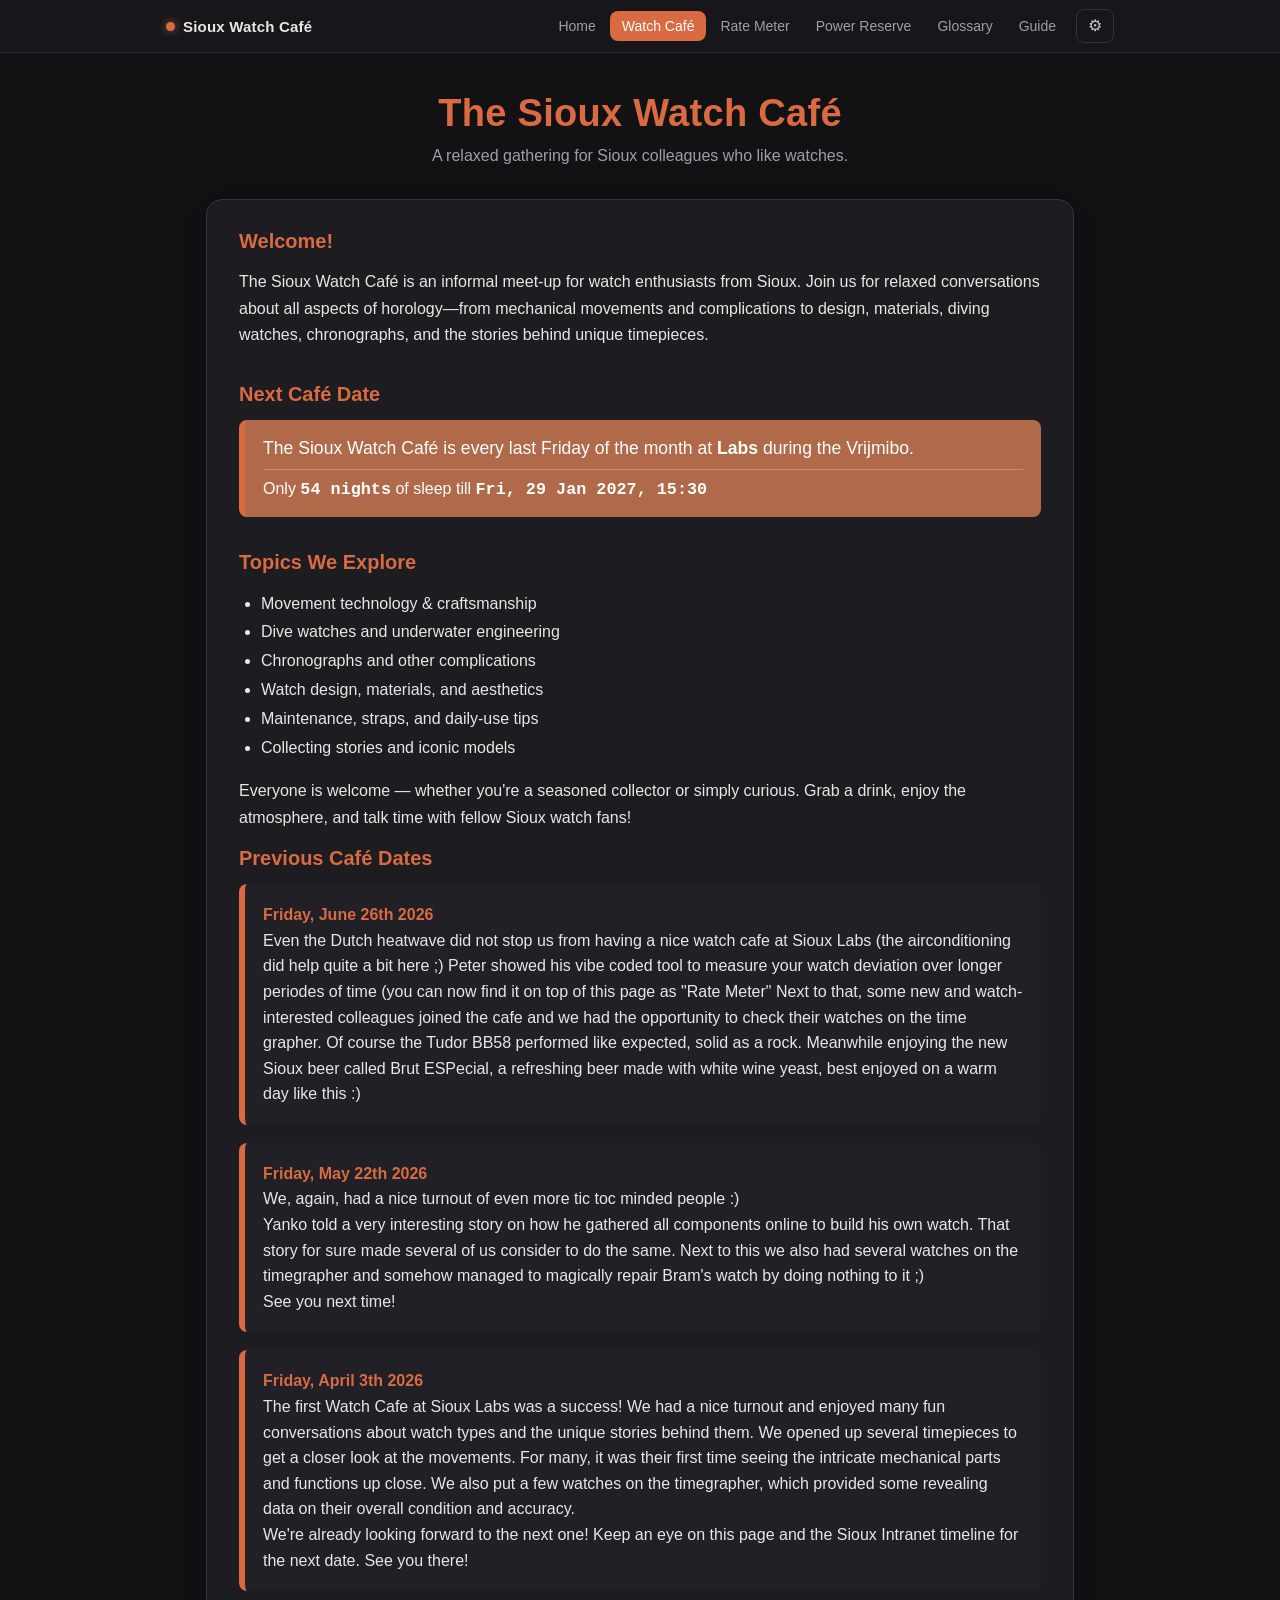
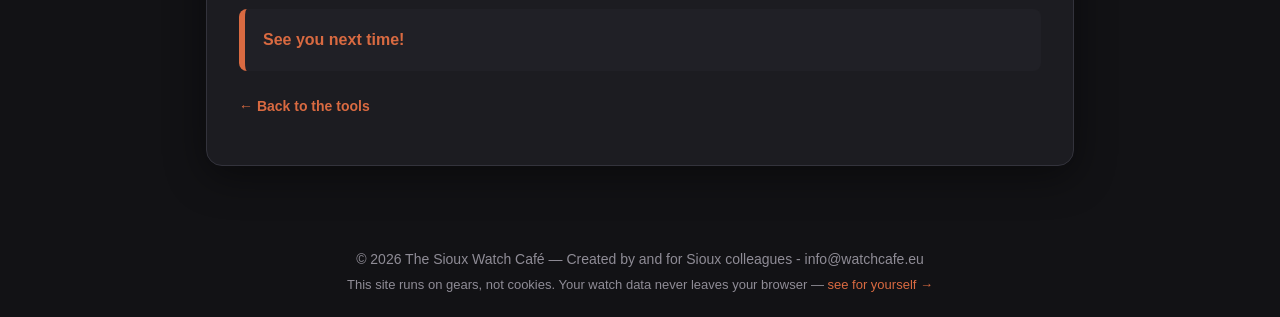
==== cafe/index.html @ 6eda2820 "Add files via upload" ====
<!DOCTYPE html>
<html lang="en">
<head>
  <meta charset="UTF-8">
  <meta name="viewport" content="width=device-width, initial-scale=1.0">
  <title>Watch Café — The Sioux Watch Café</title>
  <script src="/nav.js" defer></script>
  <script src="/meetings.js" defer></script>
  <style>
    :root{
      --bg:#121215; --card:#1c1c21; --card2:#202026; --border:#33333c;
      --accent:#d96a41; --accent-d:#c25a36; --banner:#b06a4a;
      --ink:#e9e7e2; --muted:#a09da6;
    }
    *{box-sizing:border-box}
    body{margin:0;font-family:"Segoe UI",Roboto,Helvetica,Arial,sans-serif;background:var(--bg);color:var(--ink);-webkit-font-smoothing:antialiased}
    header{text-align:center;padding:40px 20px 30px}
    h1{color:var(--accent);margin:0 0 8px;font-size:clamp(26px,4.5vw,38px);letter-spacing:.3px}
    header p{color:var(--muted);font-size:16px;margin:0}
    main{max-width:900px;margin:0 auto 60px;padding:0 16px}
    .card{background:var(--card);border:1px solid var(--border);border-radius:16px;padding:30px 32px;box-shadow:0 10px 40px rgba(0,0,0,.45)}
    @media(max-width:560px){.card{padding:22px 18px}}
    h2{color:var(--accent);margin:34px 0 14px;font-size:20px}
    h2:first-child{margin-top:0}
    p{line-height:1.65}
    .date-box{background:var(--banner);border-left:6px solid var(--accent);padding:18px;font-size:1.1rem;border-radius:8px;color:#fff;margin:6px 0 8px}
    .date-box .nm{margin-top:10px;padding-top:10px;border-top:1px solid rgba(255,255,255,.25);font-size:1rem}
    .date-box .nm b{font-variant-numeric:tabular-nums;font-family:Consolas,"Courier New",monospace;font-size:1.05rem}
    ul{line-height:1.8;padding-left:22px}
    .cafe-log{background:var(--card2);border-left:6px solid var(--accent);padding:18px;font-size:1rem;border-radius:8px;color:var(--ink);margin-bottom:18px;line-height:1.6}
    .cafe-log strong{color:var(--accent)}
    .backlink{display:inline-block;margin-top:6px;color:var(--accent);text-decoration:none;font-size:14px;font-weight:600}
    .backlink:hover{text-decoration:underline}
    footer{margin-top:50px;text-align:center;padding:25px;color:#8f8c96;font-size:14px}
    .gears{margin-top:10px;font-size:13px}
    .gears a{color:var(--accent);text-decoration:none}
    .gears a:hover{text-decoration:underline}
  </style>
</head>
<body>

<header>
  <h1 id="c_h1">The Sioux Watch Café</h1>
  <p id="c_sub">A relaxed gathering for Sioux colleagues who like watches.</p>
</header>

<main>
  <div class="card">
    <h2 id="c_welcome_h">Welcome!</h2>
    <p id="c_welcome_p"></p>

    <h2 id="c_next_h">Next Café Date</h2>
    <div class="date-box">
      <span id="c_next_txt"></span>
      <div class="nm"><span id="c_nm_only">Only</span> <b data-countdown-nights>&hellip;</b> <span id="c_nm_till">of sleep till</span> <b data-countdown-date>&hellip;</b></div>
    </div>

    <h2 id="c_topics_h">Topics We Explore</h2>
    <ul id="c_topics"></ul>

    <p id="c_everyone"></p>

    <div id="cafeLogSec" style="display:none">
      <h2 id="c_prev_h">Previous Café Dates</h2>
      <div id="cafeLog"></div>
    </div>

    <p><a class="backlink" href="/" id="c_back">&larr; Back to the tools</a></p>
  </div>
</main>

<footer>
  <span id="c_copy">© 2026 The Sioux Watch Café — Created by and for Sioux colleagues - info@watchcafe.eu</span>
  <div class="gears" id="c_gears">This site runs on gears, not cookies. Your watch data never leaves your browser — <a href="/privacy/">see for yourself →</a></div>
</footer>

<script>
(function(){
  var T={
    en:{sub:"A relaxed gathering for Sioux colleagues who like watches.",
      welcome_h:"Welcome!",
      welcome_p:"The Sioux Watch Caf\u00e9 is an informal meet-up for watch enthusiasts from Sioux. Join us for relaxed conversations about all aspects of horology\u2014from mechanical movements and complications to design, materials, diving watches, chronographs, and the stories behind unique timepieces.",
      next_h:"Next Café Date",
      next_txt:'The Sioux Watch Café is every last Friday of the month at <strong>Labs</strong> during the Vrijmibo.',
      nm_only:"Only",nm_till:"of sleep till",
      topics_h:"Topics We Explore",
      topics:["Movement technology & craftsmanship","Dive watches and underwater engineering","Chronographs and other complications","Watch design, materials, and aesthetics","Maintenance, straps, and daily-use tips","Collecting stories and iconic models"],
      everyone:"Everyone is welcome \u2014 whether you're a seasoned collector or simply curious. Grab a drink, enjoy the atmosphere, and talk time with fellow Sioux watch fans!",
      prev_h:"Previous Café Dates",
      back:"\u2190 Back to the tools",
      gears:'This site runs on gears, not cookies. Your watch data never leaves your browser — <a href="/privacy/">see for yourself →</a>'},
    nl:{sub:"Een ontspannen samenkomst voor Sioux-collega's met een zwak voor horloges.",
      welcome_h:"Welkom!",
      welcome_p:"The Sioux Watch Caf\u00e9 is een informele meetup voor horlogeliefhebbers van Sioux. Sluit aan voor ontspannen gesprekken over alle facetten van horlogerie\u2014van mechanische uurwerken en complicaties tot ontwerp, materialen, duikhorloges, chronografen en de verhalen achter bijzondere tijdmeters.",
      next_h:"Volgende caféavond",
      next_txt:'The Sioux Watch Café is elke laatste vrijdag van de maand bij <strong>Labs</strong> tijdens de Vrijmibo.',
      nm_only:"Nog",nm_till:"nachtjes slapen tot",
      topics_h:"Onderwerpen die we verkennen",
      topics:["Uurwerktechniek & vakmanschap","Duikhorloges en onderwatertechniek","Chronografen en andere complicaties","Horloge-ontwerp, materialen en esthetiek","Onderhoud, bandjes en dagelijkse tips","Verzamelverhalen en iconische modellen"],
      everyone:"Iedereen is welkom \u2014 of je nu een doorgewinterde verzamelaar bent of gewoon nieuwsgierig. Pak een drankje, geniet van de sfeer en praat over tijd met mede-horlogefans van Sioux!",
      prev_h:"Vorige caféavonden",
      back:"\u2190 Terug naar de tools",
      gears:'Deze site draait op tandwielen, niet op cookies. Je horlogedata verlaat je browser nooit — <a href="/privacy/">zie het zelf →</a>'}
  };
  function applyLang(l){
    var t=T[l]||T.en;
    function set(id,v){var e=document.getElementById(id);if(e)e.textContent=v;}
    function html(id,v){var e=document.getElementById(id);if(e)e.innerHTML=v;}
    set("c_sub",t.sub); set("c_welcome_h",t.welcome_h); set("c_welcome_p",t.welcome_p);
    set("c_next_h",t.next_h); html("c_next_txt",t.next_txt);
    set("c_nm_only",t.nm_only); set("c_nm_till",t.nm_till);
    set("c_topics_h",t.topics_h); set("c_everyone",t.everyone);
    set("c_prev_h",t.prev_h); set("c_back",t.back); html("c_gears",t.gears);
    var ul=document.getElementById("c_topics");
    if(ul)ul.innerHTML=t.topics.map(function(x){return "<li>"+x+"</li>";}).join("");
    document.documentElement.lang=l;
  }
  var lang; try{lang=localStorage.getItem("siouxWatchRateMeterLang")||"en";}catch(e){lang="en";}
  applyLang(lang);
  window.addEventListener("swclang",function(e){applyLang(e.detail);});
})();
</script>
<script>
(function(){
  fetch('/cafe-log.txt',{cache:'no-store'}).then(function(r){
    if(!r.ok) throw 0; return r.text();
  }).then(function(txt){
    var lines = txt.split(/\r?\n/).filter(function(l){ return l.trim().charAt(0) !== '#'; });
    var blocks = lines.join('\n').split(/\n\s*---+\s*\n/).map(function(b){ return b.trim(); }).filter(Boolean);
    if(!blocks.length) return;
    function esc(t){ return t.replace(/[&<>"]/g, function(c){ return {'&':'&amp;','<':'&lt;','>':'&gt;','"':'&quot;'}[c]; }); }
    var box = document.getElementById('cafeLog');
    box.innerHTML = blocks.map(function(b){
      var i = b.indexOf('\n');
      var title = i < 0 ? b : b.slice(0, i);
      var body  = i < 0 ? '' : b.slice(i + 1).trim();
      return '<div class="cafe-log"><strong>' + esc(title) + '</strong>' +
             (body ? '<br>' + esc(body).replace(/\n/g, '<br>') : '') + '</div>';
    }).join('');
    document.getElementById('cafeLogSec').style.display = '';
  }).catch(function(){ /* geen logbestand: sectie blijft verborgen */ });
})();
</script>
</body>
</html>
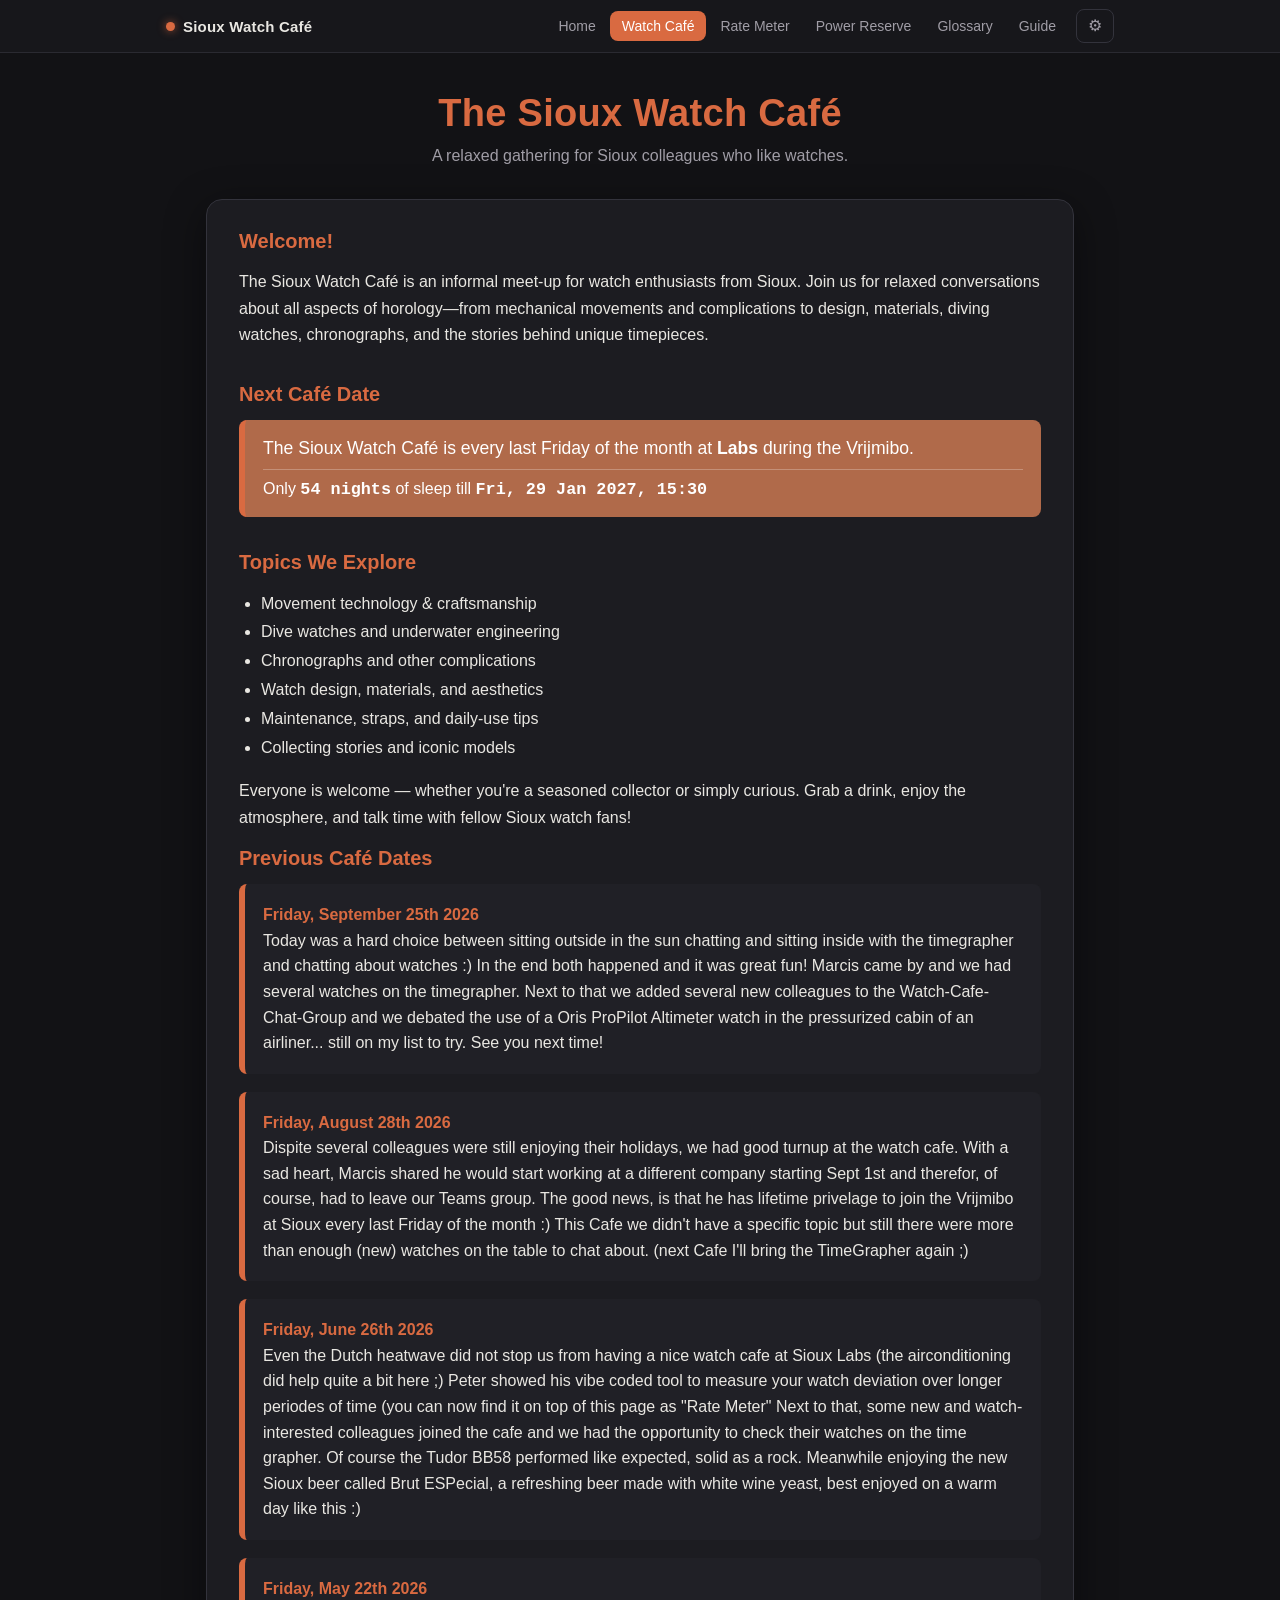
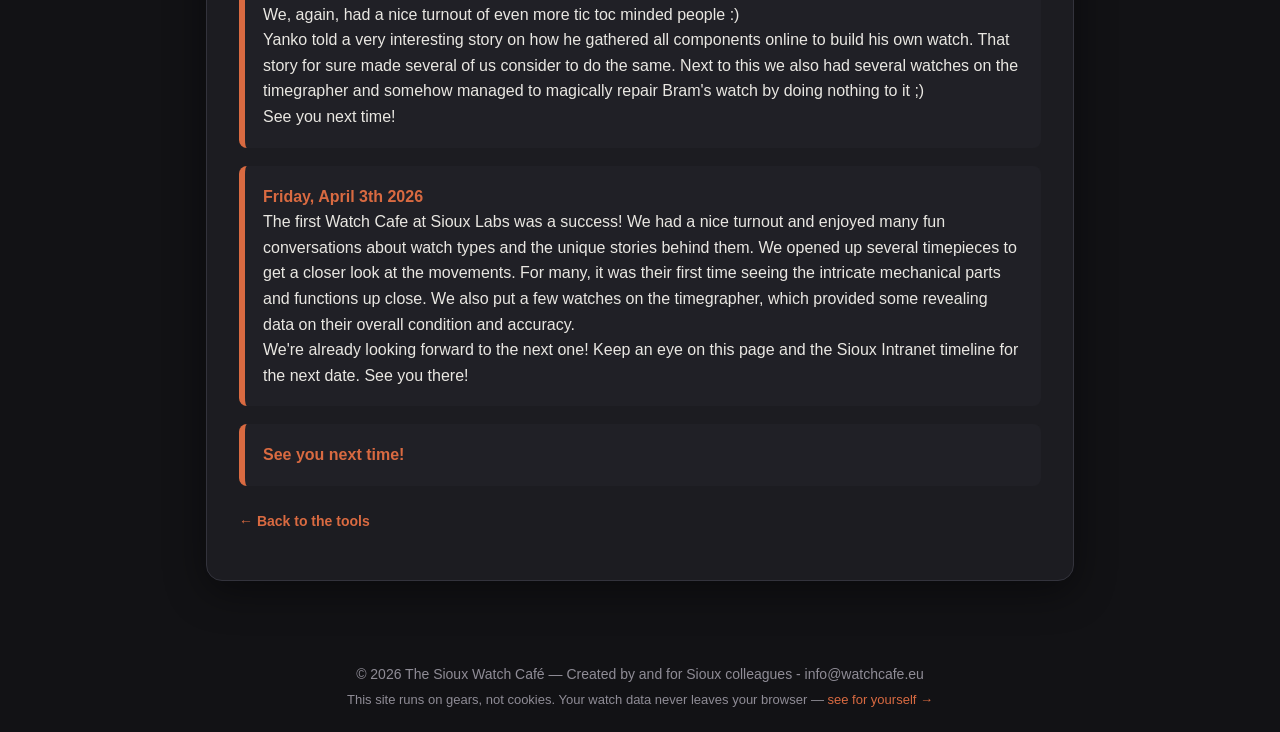
==== commit aeede6e7: "Alle themes over de website De volledige website met de themes uitgerold over alle paginas" ====
--- a/cafe/index.html
+++ b/cafe/index.html
@@ -4,6 +4,10 @@
   <meta charset="UTF-8">
   <meta name="viewport" content="width=device-width, initial-scale=1.0">
   <title>Watch Café — The Sioux Watch Café</title>
+  <link rel="icon" href="/favicon.svg" type="image/svg+xml">
+  <link rel="icon" href="/favicon-32.png" sizes="32x32" type="image/png">
+  <link rel="apple-touch-icon" href="/apple-touch-icon.png">
+
   <script src="/nav.js" defer></script>
   <script src="/meetings.js" defer></script>
   <style>
@@ -11,6 +15,37 @@
       --bg:#121215; --card:#1c1c21; --card2:#202026; --border:#33333c;
       --accent:#d96a41; --accent-d:#c25a36; --banner:#b06a4a;
       --ink:#e9e7e2; --muted:#a09da6;
+      --nav-bg:#17171b; --nav-border:#2a2a31; --nav-hover:#22222a; --accent-glow:rgba(217,106,65,.7);
+    }
+    :root[data-theme="pepsi"]{
+      --bg:#0d1526; --card:#152238; --card2:#1a2a45; --border:#31456b;
+      --accent:#6a9be0; --accent-d:#c8102e; --banner:#2f5a99;
+      --ink:#e9ecf1; --muted:#93a2ba;
+      --nav-bg:#0b1220; --nav-border:#243a5e; --nav-hover:#1c2c47; --accent-glow:rgba(106,155,224,.6);
+    }
+    :root[data-theme="snowflake"]{
+      --bg:#0a1830; --card:#112448; --card2:#152c56; --border:#294a80;
+      --accent:#5b9bff; --accent-d:#d9a441; --banner:#2b5a9e;
+      --ink:#e7ecf4; --muted:#8ea3c4;
+      --nav-bg:#081426; --nav-border:#234270; --nav-hover:#152c52; --accent-glow:rgba(91,155,255,.6);
+    }
+    :root[data-theme="speedy"]{
+      --bg:#0f0f11; --card:#1b1b20; --card2:#212127; --border:#3a3a43;
+      --accent:#e2483d; --accent-d:#f2f2f2; --banner:#8a3a34;
+      --ink:#ececee; --muted:#9a9aa2;
+      --nav-bg:#141416; --nav-border:#33333a; --nav-hover:#242429; --accent-glow:rgba(226,72,61,.6);
+    }
+    :root[data-theme="monster"]{
+      --bg:#1a1206; --card:#26200f; --card2:#2d2513; --border:#4d3d1e;
+      --accent:#ff8a2a; --accent-d:#e8641c; --banner:#a85e1e;
+      --ink:#efe9e1; --muted:#b0a48f;
+      --nav-bg:#140f06; --nav-border:#40331e; --nav-hover:#2a2210; --accent-glow:rgba(255,138,60,.6);
+    }
+    :root[data-theme="kermit"]{
+      --bg:#0a160d; --card:#122417; --card2:#162c1b; --border:#264d30;
+      --accent:#48c777; --accent-d:#c7a24a; --banner:#2f7a4a;
+      --ink:#e8ece4; --muted:#8ea88f;
+      --nav-bg:#081108; --nav-border:#20402b; --nav-hover:#152c1b; --accent-glow:rgba(72,199,119,.55);
     }
     *{box-sizing:border-box}
     body{margin:0;font-family:"Segoe UI",Roboto,Helvetica,Arial,sans-serif;background:var(--bg);color:var(--ink);-webkit-font-smoothing:antialiased}
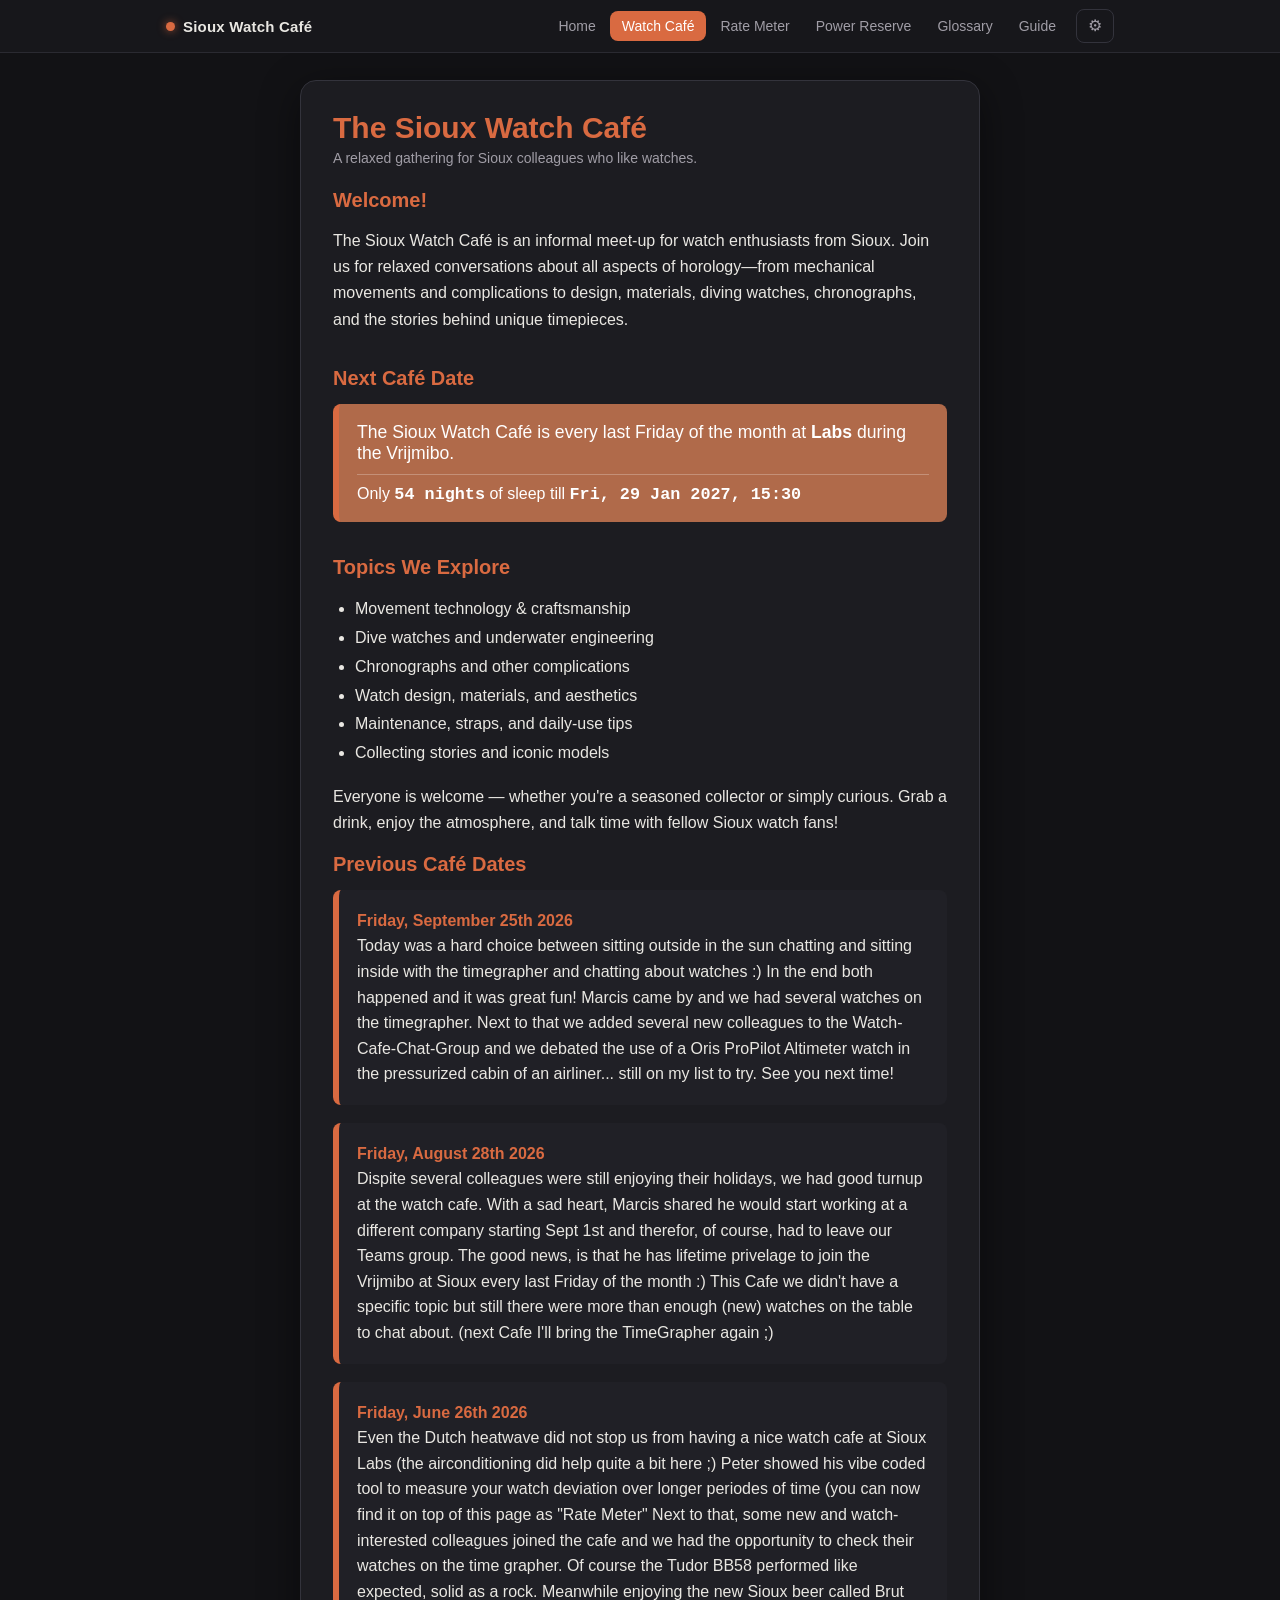
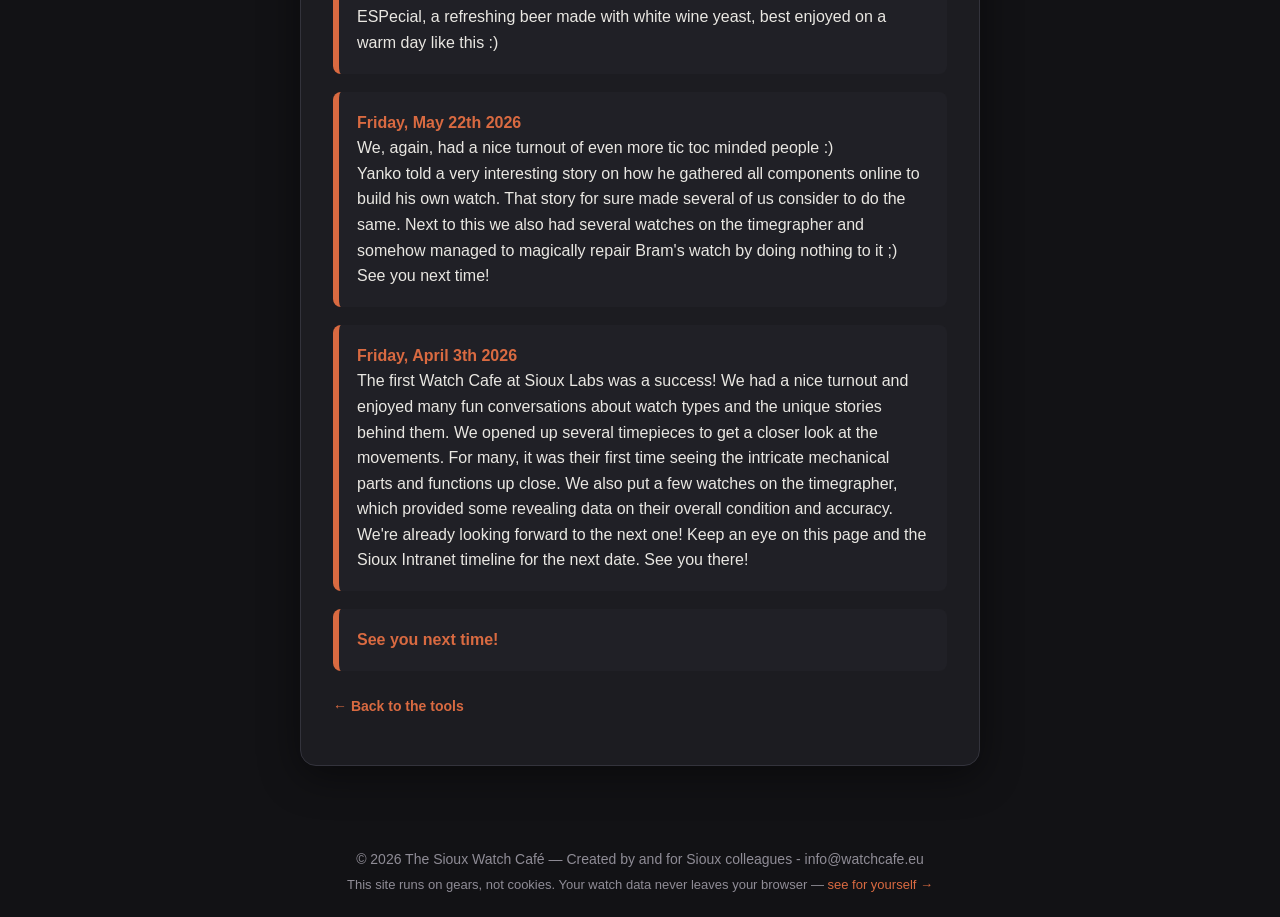
==== commit 698916d0: "Match cafe page header and width to the other pages Title and subtitle move into the card, left-alig" ====
--- a/cafe/index.html
+++ b/cafe/index.html
@@ -4,6 +4,7 @@
   <meta charset="UTF-8">
   <meta name="viewport" content="width=device-width, initial-scale=1.0">
   <title>Watch Café — The Sioux Watch Café</title>
+  <link rel="stylesheet" href="/theme.css">
   <link rel="icon" href="/favicon.svg" type="image/svg+xml">
   <link rel="icon" href="/favicon-32.png" sizes="32x32" type="image/png">
   <link rel="apple-touch-icon" href="/apple-touch-icon.png">
@@ -17,46 +18,16 @@
       --ink:#e9e7e2; --muted:#a09da6;
       --nav-bg:#17171b; --nav-border:#2a2a31; --nav-hover:#22222a; --accent-glow:rgba(217,106,65,.7);
     }
-    :root[data-theme="pepsi"]{
-      --bg:#0d1526; --card:#152238; --card2:#1a2a45; --border:#31456b;
-      --accent:#6a9be0; --accent-d:#c8102e; --banner:#2f5a99;
-      --ink:#e9ecf1; --muted:#93a2ba;
-      --nav-bg:#0b1220; --nav-border:#243a5e; --nav-hover:#1c2c47; --accent-glow:rgba(106,155,224,.6);
-    }
-    :root[data-theme="snowflake"]{
-      --bg:#0a1830; --card:#112448; --card2:#152c56; --border:#294a80;
-      --accent:#5b9bff; --accent-d:#d9a441; --banner:#2b5a9e;
-      --ink:#e7ecf4; --muted:#8ea3c4;
-      --nav-bg:#081426; --nav-border:#234270; --nav-hover:#152c52; --accent-glow:rgba(91,155,255,.6);
-    }
-    :root[data-theme="speedy"]{
-      --bg:#0f0f11; --card:#1b1b20; --card2:#212127; --border:#3a3a43;
-      --accent:#e2483d; --accent-d:#f2f2f2; --banner:#8a3a34;
-      --ink:#ececee; --muted:#9a9aa2;
-      --nav-bg:#141416; --nav-border:#33333a; --nav-hover:#242429; --accent-glow:rgba(226,72,61,.6);
-    }
-    :root[data-theme="monster"]{
-      --bg:#1a1206; --card:#26200f; --card2:#2d2513; --border:#4d3d1e;
-      --accent:#ff8a2a; --accent-d:#e8641c; --banner:#a85e1e;
-      --ink:#efe9e1; --muted:#b0a48f;
-      --nav-bg:#140f06; --nav-border:#40331e; --nav-hover:#2a2210; --accent-glow:rgba(255,138,60,.6);
-    }
-    :root[data-theme="kermit"]{
-      --bg:#0a160d; --card:#122417; --card2:#162c1b; --border:#264d30;
-      --accent:#48c777; --accent-d:#c7a24a; --banner:#2f7a4a;
-      --ink:#e8ece4; --muted:#8ea88f;
-      --nav-bg:#081108; --nav-border:#20402b; --nav-hover:#152c1b; --accent-glow:rgba(72,199,119,.55);
-    }
     *{box-sizing:border-box}
     body{margin:0;font-family:"Segoe UI",Roboto,Helvetica,Arial,sans-serif;background:var(--bg);color:var(--ink);-webkit-font-smoothing:antialiased}
-    header{text-align:center;padding:40px 20px 30px}
-    h1{color:var(--accent);margin:0 0 8px;font-size:clamp(26px,4.5vw,38px);letter-spacing:.3px}
-    header p{color:var(--muted);font-size:16px;margin:0}
-    main{max-width:900px;margin:0 auto 60px;padding:0 16px}
+    .hdr{margin-bottom:20px}
+    h1{color:var(--accent);font-size:clamp(20px,3vw,30px);font-weight:800;margin:0 0 4px}
+    .hdr p{color:var(--muted);font-size:14px;margin:0;line-height:1.4}
+    main{max-width:712px;margin:28px auto 60px;padding:0 16px}
     .card{background:var(--card);border:1px solid var(--border);border-radius:16px;padding:30px 32px;box-shadow:0 10px 40px rgba(0,0,0,.45)}
     @media(max-width:560px){.card{padding:22px 18px}}
     h2{color:var(--accent);margin:34px 0 14px;font-size:20px}
-    h2:first-child{margin-top:0}
+    h2:first-child,.hdr+h2{margin-top:0}
     p{line-height:1.65}
     .date-box{background:var(--banner);border-left:6px solid var(--accent);padding:18px;font-size:1.1rem;border-radius:8px;color:#fff;margin:6px 0 8px}
     .date-box .nm{margin-top:10px;padding-top:10px;border-top:1px solid rgba(255,255,255,.25);font-size:1rem}
@@ -74,13 +45,12 @@
 </head>
 <body>
 
-<header>
-  <h1 id="c_h1">The Sioux Watch Café</h1>
-  <p id="c_sub">A relaxed gathering for Sioux colleagues who like watches.</p>
-</header>
-
 <main>
   <div class="card">
+    <div class="hdr">
+      <h1 id="c_h1">The Sioux Watch Café</h1>
+      <p id="c_sub">A relaxed gathering for Sioux colleagues who like watches.</p>
+    </div>
     <h2 id="c_welcome_h">Welcome!</h2>
     <p id="c_welcome_p"></p>
 
--- a/theme.css
+++ b/theme.css
@@ -0,0 +1,66 @@
+/* ===== watchcafe.eu — central theme definitions =====
+   The default (Watch Café dark) theme lives inline in each page's <style>
+   to prevent a flash on load. This file holds only the theme OVERRIDES,
+   applied when <html data-theme="..."> is set by nav.js.
+
+   To tweak a theme or add one, edit ONLY this file.
+   Each block sets every variable used anywhere on the site; pages ignore
+   the ones they don't use. --bg and --page are kept in sync (pages use one
+   or the other). Functional colours (LED clock red, green watch clock,
+   graph scale, position colours) are NOT themed and stay in the pages. */
+
+:root[data-theme="daydate"]{
+  --bg:#171208; --page:#171208; --card:#241c0d; --card2:#2b2210; --border:#4a3a1c;
+  --accent:#d4af52; --accent-d:#b8923a; --ink:#f0e9d8; --muted:#b3a582;
+  --banner:#9a7c33;
+  --nav-bg:#120e05; --nav-border:#3e3117; --nav-hover:#281f0d; --accent-glow:rgba(212,175,82,.6);
+  --led-on:#ffcf5a; --led-off:#3a2a08; --led-glow:rgba(255,207,90,0.8);
+  --amber-on:#e0c060; --amber-glow:rgba(212,175,82,.75);
+  --panel-1:#181206; --panel-2:#0b0803; --panel-border:#3a2c14;
+  --amber:#d4af52; --amber-off:#3a2a08; --green:#3be35b; --green-off:#0c2a17; --green-glow:rgba(59,227,91,.7);
+  --led-amber:#d4af52; --led-amber-off:#3a2a08;
+}
+:root[data-theme="snowflake"]{
+  --bg:#0a1830; --page:#0a1830; --card:#112448; --card2:#152c56; --border:#294a80;
+  --accent:#5b9bff; --accent-d:#d9a441; --ink:#e7ecf4; --muted:#8ea3c4;
+  --banner:#2b5a9e;
+  --nav-bg:#081426; --nav-border:#234270; --nav-hover:#152c52; --accent-glow:rgba(91,155,255,.6);
+  --led-on:#4d8bff; --led-off:#0b1a33; --led-glow:rgba(77,139,255,0.8);
+  --amber-on:#d9a441; --amber-glow:rgba(91,155,255,.75);
+  --panel-1:#111b2e; --panel-2:#080f1c; --panel-border:#243657;
+  --amber:#5b9bff; --amber-off:#0e2138; --green:#3be35b; --green-off:#0c2a17; --green-glow:rgba(59,227,91,.7);
+  --led-amber:#5b9bff; --led-amber-off:#0e2138;
+}
+:root[data-theme="speedy"]{
+  --bg:#0f0f11; --page:#0f0f11; --card:#1b1b20; --card2:#212127; --border:#3a3a43;
+  --accent:#e2483d; --accent-d:#f2f2f2; --ink:#ececee; --muted:#9a9aa2;
+  --banner:#8a3a34;
+  --nav-bg:#141416; --nav-border:#33333a; --nav-hover:#242429; --accent-glow:rgba(226,72,61,.6);
+  --led-on:#f2f2f2; --led-off:#2a2a2e; --led-glow:rgba(255,255,255,0.7);
+  --amber-on:#e2483d; --amber-glow:rgba(226,72,61,.75);
+  --panel-1:#131316; --panel-2:#060608; --panel-border:#2a2a30;
+  --amber:#e2483d; --amber-off:#3a1210; --green:#3be35b; --green-off:#0c2a17; --green-glow:rgba(59,227,91,.7);
+  --led-amber:#e2483d; --led-amber-off:#3a1210;
+}
+:root[data-theme="monster"]{
+  --bg:#1a1206; --page:#1a1206; --card:#26200f; --card2:#2d2513; --border:#4d3d1e;
+  --accent:#ff8a2a; --accent-d:#e8641c; --ink:#efe9e1; --muted:#b0a48f;
+  --banner:#a85e1e;
+  --nav-bg:#140f06; --nav-border:#40331e; --nav-hover:#2a2210; --accent-glow:rgba(255,138,60,.6);
+  --led-on:#ff7a1a; --led-off:#3a1c05; --led-glow:rgba(255,122,26,0.8);
+  --amber-on:#ffb066; --amber-glow:rgba(255,138,42,.75);
+  --panel-1:#16130f; --panel-2:#0a0806; --panel-border:#3a2c1c;
+  --amber:#ff8a2a; --amber-off:#3a1c05; --green:#3be35b; --green-off:#0c2a17; --green-glow:rgba(59,227,91,.7);
+  --led-amber:#ff8a2a; --led-amber-off:#3a1c05;
+}
+:root[data-theme="kermit"]{
+  --bg:#0a160d; --page:#0a160d; --card:#122417; --card2:#162c1b; --border:#264d30;
+  --accent:#48c777; --accent-d:#c7a24a; --ink:#e8ece4; --muted:#8ea88f;
+  --banner:#2f7a4a;
+  --nav-bg:#081108; --nav-border:#20402b; --nav-hover:#152c1b; --accent-glow:rgba(72,199,119,.55);
+  --led-on:#2fd06a; --led-off:#0c2a17; --led-glow:rgba(47,208,106,0.75);
+  --amber-on:#c7a24a; --amber-glow:rgba(72,199,119,.75);
+  --panel-1:#101a12; --panel-2:#070f09; --panel-border:#20402b;
+  --amber:#48c777; --amber-off:#0c2a17; --green:#3be35b; --green-off:#0c2a17; --green-glow:rgba(59,227,91,.7);
+  --led-amber:#48c777; --led-amber-off:#0c2a17;
+}
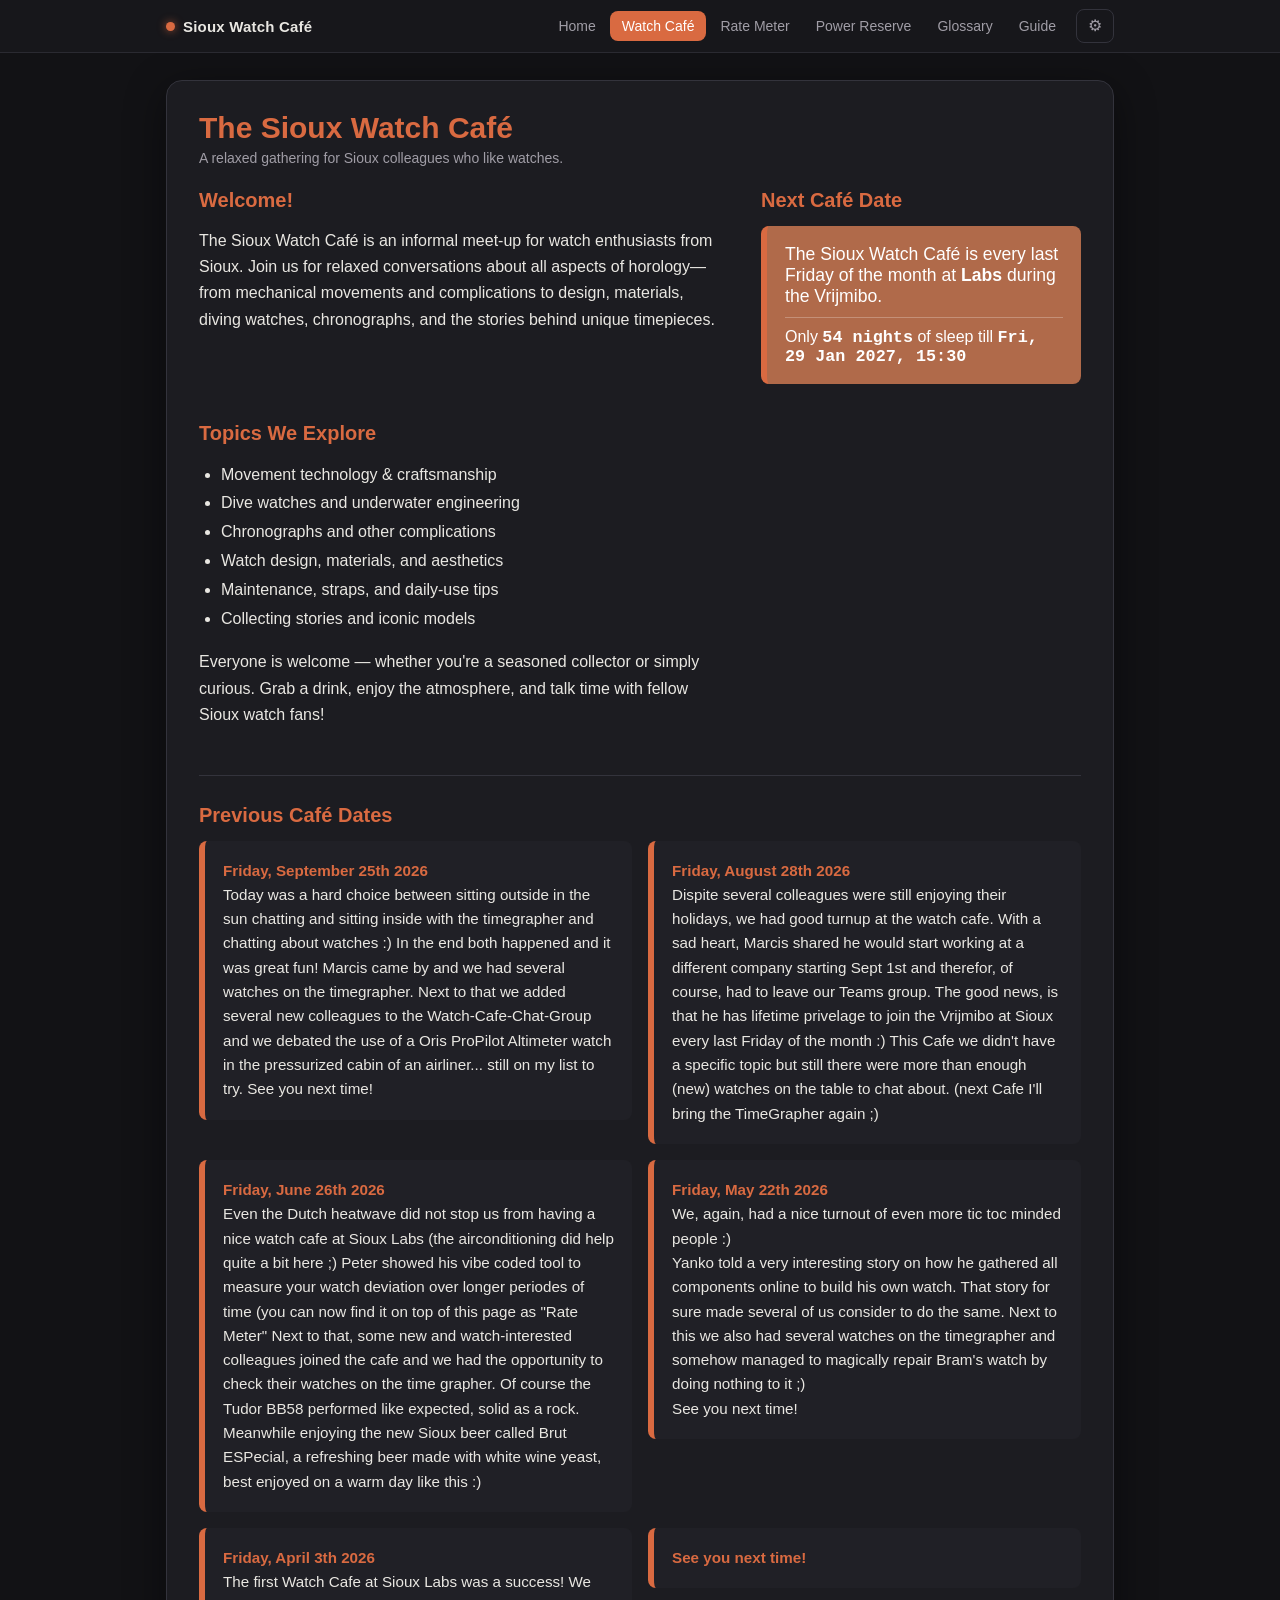
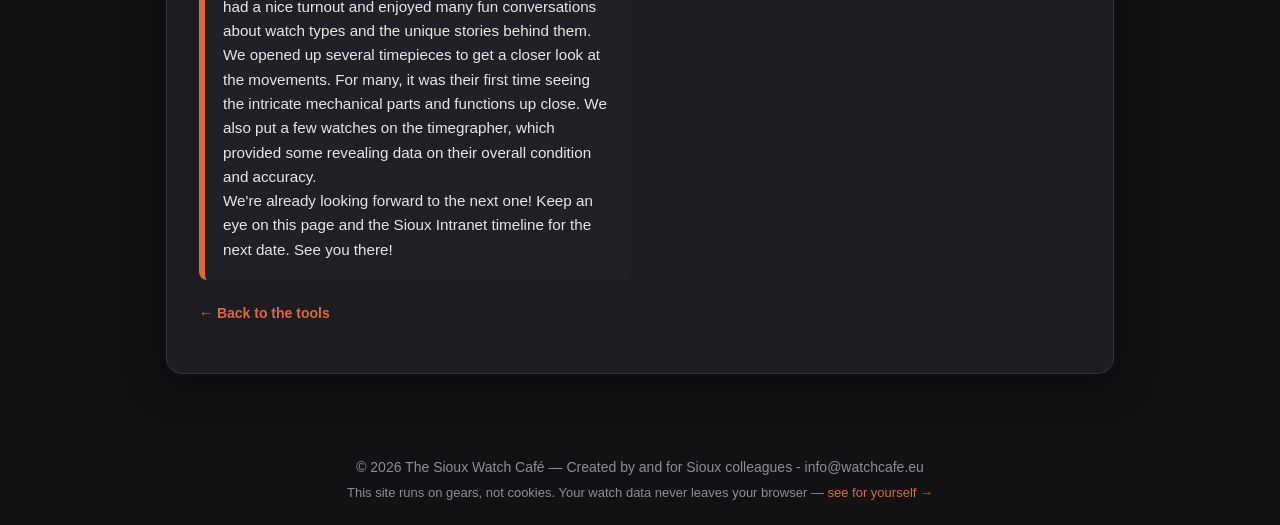
==== commit d1ca23e6: "Widen cafe page to 948px with next date beside the welcome Welcome and topics sit next to a 320px co" ====
--- a/cafe/index.html
+++ b/cafe/index.html
@@ -23,11 +23,11 @@
     .hdr{margin-bottom:20px}
     h1{color:var(--accent);font-size:clamp(20px,3vw,30px);font-weight:800;margin:0 0 4px}
     .hdr p{color:var(--muted);font-size:14px;margin:0;line-height:1.4}
-    main{max-width:712px;margin:28px auto 60px;padding:0 16px}
+    main{max-width:980px;margin:28px auto 60px;padding:0 16px}
     .card{background:var(--card);border:1px solid var(--border);border-radius:16px;padding:30px 32px;box-shadow:0 10px 40px rgba(0,0,0,.45)}
     @media(max-width:560px){.card{padding:22px 18px}}
     h2{color:var(--accent);margin:34px 0 14px;font-size:20px}
-    h2:first-child,.hdr+h2{margin-top:0}
+    h2:first-child{margin-top:0}
     p{line-height:1.65}
     .date-box{background:var(--banner);border-left:6px solid var(--accent);padding:18px;font-size:1.1rem;border-radius:8px;color:#fff;margin:6px 0 8px}
     .date-box .nm{margin-top:10px;padding-top:10px;border-top:1px solid rgba(255,255,255,.25);font-size:1rem}
@@ -35,6 +35,22 @@
     ul{line-height:1.8;padding-left:22px}
     .cafe-log{background:var(--card2);border-left:6px solid var(--accent);padding:18px;font-size:1rem;border-radius:8px;color:var(--ink);margin-bottom:18px;line-height:1.6}
     .cafe-log strong{color:var(--accent)}
+    /* wide screens: welcome+topics beside the next date, past reports as a two-column grid below */
+    .grid{display:grid;grid-template-columns:minmax(0,1fr) 320px;column-gap:44px;align-items:start}
+    .grid>div>h2:first-child{margin-top:0}
+    .g-welcome,.g-next{padding-bottom:30px}
+    .g-next .date-box{margin-top:0}
+    .g-log{grid-column:1/-1;border-top:1px solid var(--border);margin-top:30px;padding-top:28px}
+    #cafeLog{display:grid;grid-template-columns:1fr 1fr;gap:16px;align-items:start}
+    #cafeLog .cafe-log{margin:0;font-size:.95rem}
+    @media(max-width:760px){
+      .grid,#cafeLog{display:block}
+      .g-welcome,.g-next{padding-bottom:0}
+      .g-next h2,.g-topics h2{margin-top:34px}
+      .g-log{border-top:none;margin-top:0;padding-top:0}
+      .g-log h2{margin-top:34px}
+      #cafeLog .cafe-log{margin-bottom:18px}
+    }
     .backlink{display:inline-block;margin-top:6px;color:var(--accent);text-decoration:none;font-size:14px;font-weight:600}
     .backlink:hover{text-decoration:underline}
     footer{margin-top:50px;text-align:center;padding:25px;color:#8f8c96;font-size:14px}
@@ -51,23 +67,30 @@
       <h1 id="c_h1">The Sioux Watch Café</h1>
       <p id="c_sub">A relaxed gathering for Sioux colleagues who like watches.</p>
     </div>
-    <h2 id="c_welcome_h">Welcome!</h2>
-    <p id="c_welcome_p"></p>
+    <div class="grid">
+      <div class="g-welcome">
+        <h2 id="c_welcome_h">Welcome!</h2>
+        <p id="c_welcome_p"></p>
+      </div>
 
-    <h2 id="c_next_h">Next Café Date</h2>
-    <div class="date-box">
-      <span id="c_next_txt"></span>
-      <div class="nm"><span id="c_nm_only">Only</span> <b data-countdown-nights>&hellip;</b> <span id="c_nm_till">of sleep till</span> <b data-countdown-date>&hellip;</b></div>
-    </div>
+      <div class="g-next">
+        <h2 id="c_next_h">Next Café Date</h2>
+        <div class="date-box">
+          <span id="c_next_txt"></span>
+          <div class="nm"><span id="c_nm_only">Only</span> <b data-countdown-nights>&hellip;</b> <span id="c_nm_till">of sleep till</span> <b data-countdown-date>&hellip;</b></div>
+        </div>
+      </div>
 
-    <h2 id="c_topics_h">Topics We Explore</h2>
-    <ul id="c_topics"></ul>
+      <div class="g-topics">
+        <h2 id="c_topics_h">Topics We Explore</h2>
+        <ul id="c_topics"></ul>
+        <p id="c_everyone"></p>
+      </div>
 
-    <p id="c_everyone"></p>
-
-    <div id="cafeLogSec" style="display:none">
-      <h2 id="c_prev_h">Previous Café Dates</h2>
-      <div id="cafeLog"></div>
+      <div class="g-log" id="cafeLogSec" style="display:none">
+        <h2 id="c_prev_h">Previous Café Dates</h2>
+        <div id="cafeLog"></div>
+      </div>
     </div>
 
     <p><a class="backlink" href="/" id="c_back">&larr; Back to the tools</a></p>
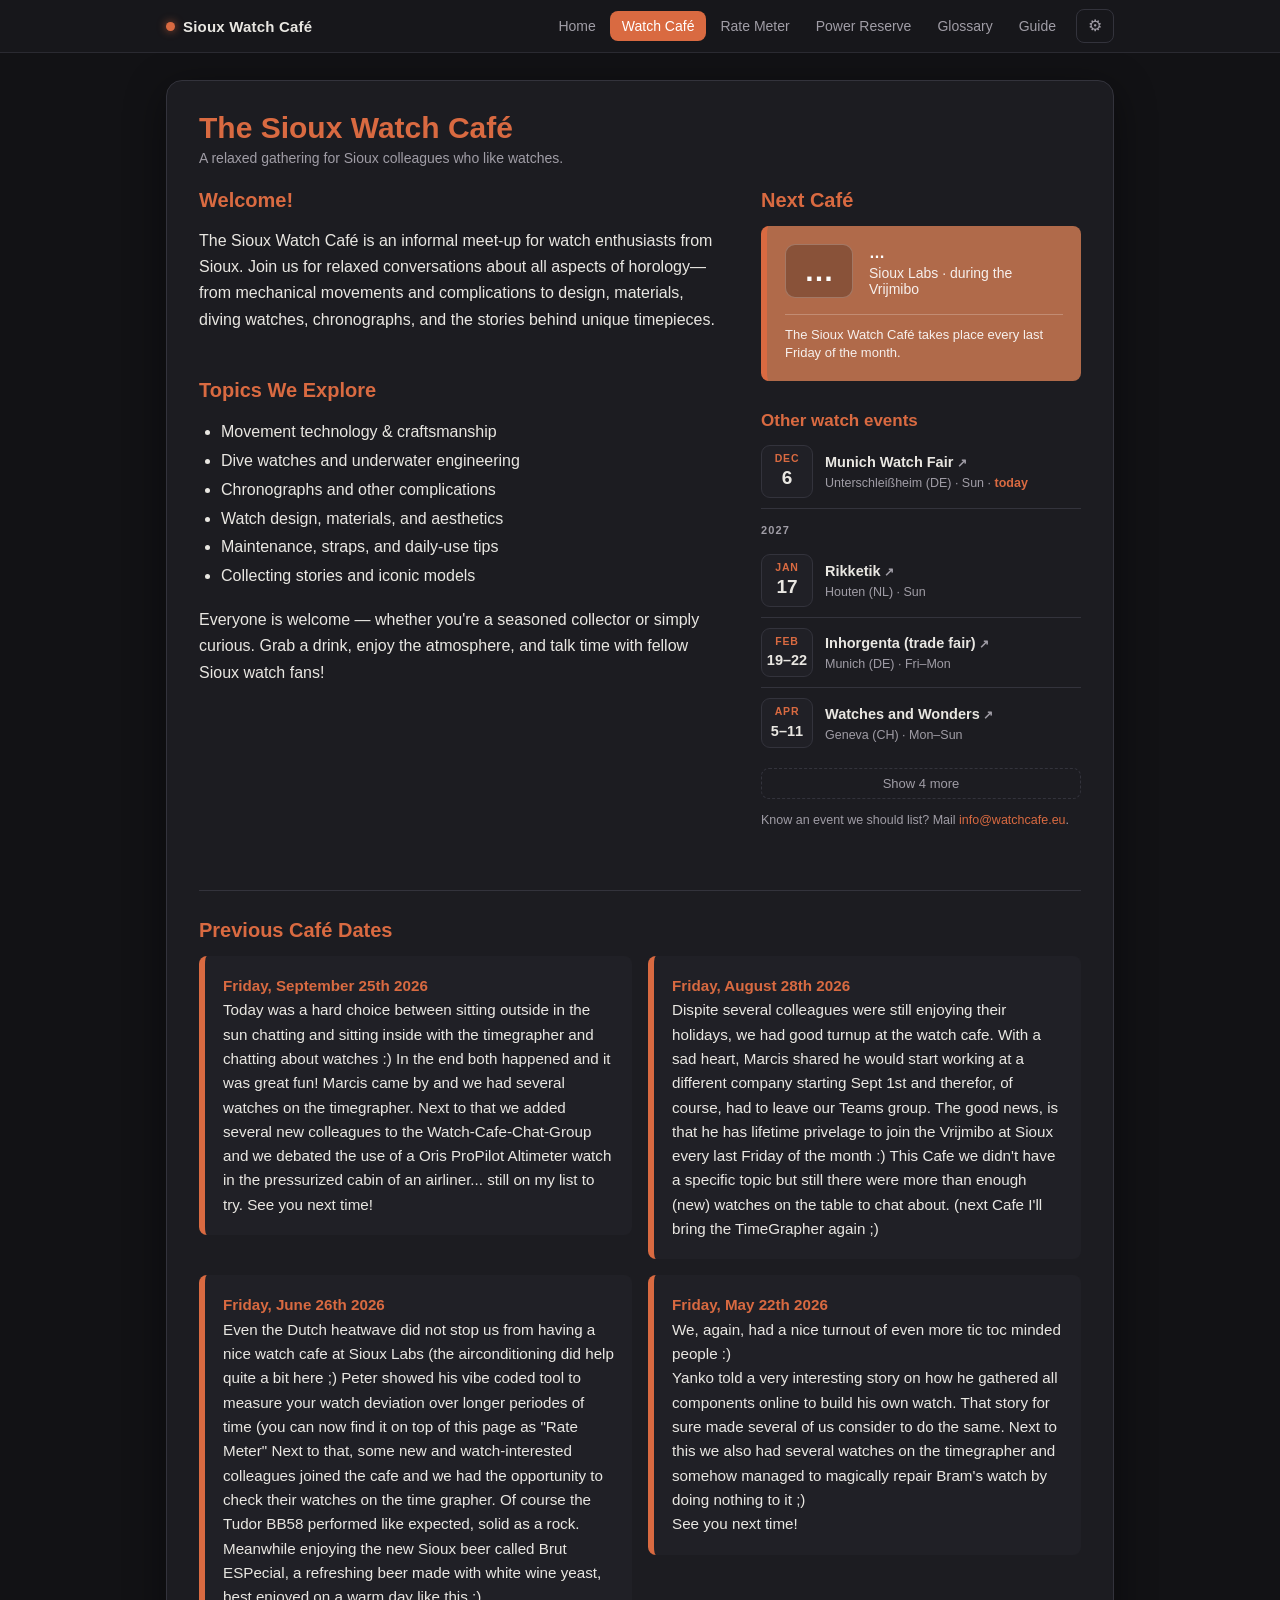
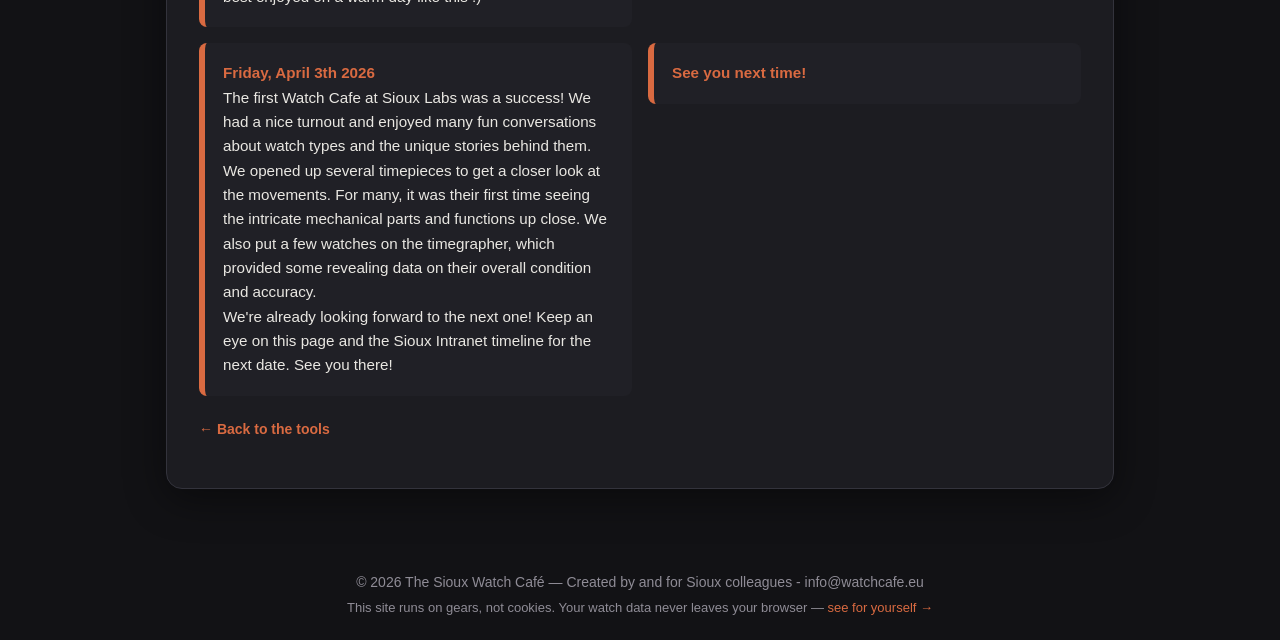
==== commit 519dfa45: "Add list of other watch events to the café page Events are read from events.txt (date or date range " ====
--- a/cafe/index.html
+++ b/cafe/index.html
@@ -10,7 +10,8 @@
   <link rel="apple-touch-icon" href="/apple-touch-icon.png">
 
   <script src="/nav.js" defer></script>
-  <script src="/meetings.js" defer></script>
+  <script src="/meetings.js?v=2" defer></script>
+  <script src="/events.js?v=1" defer></script>
   <style>
     :root{
       --bg:#121215; --card:#1c1c21; --card2:#202026; --border:#33333c;
@@ -29,9 +30,21 @@
     h2{color:var(--accent);margin:34px 0 14px;font-size:20px}
     h2:first-child{margin-top:0}
     p{line-height:1.65}
-    .date-box{background:var(--banner);border-left:6px solid var(--accent);padding:18px;font-size:1.1rem;border-radius:8px;color:#fff;margin:6px 0 8px}
-    .date-box .nm{margin-top:10px;padding-top:10px;border-top:1px solid rgba(255,255,255,.25);font-size:1rem}
-    .date-box .nm b{font-variant-numeric:tabular-nums;font-family:Consolas,"Courier New",monospace;font-size:1.05rem}
+    /* next café: date tile, when/where, days to go, optional theme */
+    .nx{display:grid;grid-template-columns:auto 1fr;gap:16px;align-items:center;background:var(--banner);border-left:6px solid var(--accent);border-radius:8px;padding:18px;color:#fff}
+    .nx-tile{width:68px;text-align:center;background:rgba(0,0,0,.22);border:1px solid rgba(255,255,255,.22);border-radius:10px;padding:7px 0 8px;line-height:1}
+    .nx-tile .m{display:block;font-size:12px;font-weight:700;letter-spacing:.1em;text-transform:uppercase}
+    .nx-tile .d{display:block;font-size:30px;font-weight:800;margin:4px 0 3px;font-variant-numeric:tabular-nums}
+    .nx-tile .w{display:block;font-size:11.5px;opacity:.8;text-transform:uppercase;letter-spacing:.06em}
+    .nx-when{font-size:16px;font-weight:700}
+    .nx-where{font-size:14px;opacity:.9;margin-top:3px}
+    .nx-left{display:inline-block;margin-top:9px;font-size:12.5px;font-weight:700;background:rgba(255,255,255,.18);border-radius:999px;padding:3px 10px;font-variant-numeric:tabular-nums}
+    .nx-left:empty{display:none}
+    .nx-theme{grid-column:1/-1;background:rgba(0,0,0,.16);border-radius:8px;padding:10px 12px}
+    .nx-tl{font-size:11px;font-weight:700;letter-spacing:.1em;text-transform:uppercase;opacity:.75;margin-bottom:3px}
+    .nx-tt{font-size:14.5px;font-weight:600;line-height:1.4}
+    .nx-tt ul{margin:2px 0 0;padding-left:18px;line-height:1.5;font-weight:500}
+    .nx-rule{grid-column:1/-1;border-top:1px solid rgba(255,255,255,.25);padding-top:11px;font-size:13px;opacity:.9;line-height:1.45}
     ul{line-height:1.8;padding-left:22px}
     .cafe-log{background:var(--card2);border-left:6px solid var(--accent);padding:18px;font-size:1rem;border-radius:8px;color:var(--ink);margin-bottom:18px;line-height:1.6}
     .cafe-log strong{color:var(--accent)}
@@ -39,18 +52,42 @@
     .grid{display:grid;grid-template-columns:minmax(0,1fr) 320px;column-gap:44px;align-items:start}
     .grid>div>h2:first-child{margin-top:0}
     .g-welcome,.g-next{padding-bottom:30px}
-    .g-next .date-box{margin-top:0}
+    .g-next{grid-row:span 2}
+    .grid{grid-template-rows:auto 1fr}
     .g-log{grid-column:1/-1;border-top:1px solid var(--border);margin-top:30px;padding-top:28px}
     #cafeLog{display:grid;grid-template-columns:1fr 1fr;gap:16px;align-items:start}
     #cafeLog .cafe-log{margin:0;font-size:.95rem}
     @media(max-width:760px){
       .grid,#cafeLog{display:block}
-      .g-welcome,.g-next{padding-bottom:0}
+      .g-welcome{padding-bottom:0}
+      .g-next{padding-bottom:20px}
       .g-next h2,.g-topics h2{margin-top:34px}
       .g-log{border-top:none;margin-top:0;padding-top:0}
       .g-log h2{margin-top:34px}
       #cafeLog .cafe-log{margin-bottom:18px}
     }
+    /* other watch events */
+    .ev-sec h2{margin:30px 0 12px;font-size:17px}
+    .ev-list{list-style:none;margin:0;padding:0;line-height:1.35}
+    .ev{display:flex;gap:12px;align-items:center;padding:10px 0;border-top:1px solid var(--border)}
+    .ev:first-child{border-top:none;padding-top:2px}
+    .ev-y{font-size:11px;font-weight:700;letter-spacing:.1em;color:var(--muted);padding:14px 0 6px;border-top:1px solid var(--border)}
+    .ev-y+.ev{border-top:none}
+    .ev-d{flex:0 0 52px;text-align:center;background:var(--card2);border:1px solid var(--border);border-radius:9px;padding:5px 0 6px}
+    .ev-d .m{display:block;font-size:10.5px;font-weight:700;letter-spacing:.08em;text-transform:uppercase;color:var(--accent)}
+    .ev-d .d{display:block;font-size:19px;font-weight:800;font-variant-numeric:tabular-nums;color:var(--ink)}
+    .ev-d .d.r{font-size:14.5px;padding-top:3px}
+    .ev-b{min-width:0}
+    .ev-n{font-weight:650;font-size:14.5px;color:var(--ink);text-decoration:none}
+    a.ev-n:hover{color:var(--accent)}
+    a.ev-n::after{content:" \2197";color:var(--muted);font-size:12px}
+    .ev-p{color:var(--muted);font-size:12.5px;margin-top:2px}
+    .ev-soon{color:var(--accent);font-weight:600}
+    .ev-more{margin-top:10px;width:100%;background:none;border:1px dashed var(--border);border-radius:8px;color:var(--muted);font:inherit;font-size:13px;padding:7px;cursor:pointer}
+    .ev-more:hover{color:var(--ink);border-color:var(--muted)}
+    .ev-tip{color:var(--muted);font-size:12.5px;margin:12px 0 0;line-height:1.5}
+    .ev-tip a{color:var(--accent);text-decoration:none}
+    .ev-tip a:hover{text-decoration:underline}
     .backlink{display:inline-block;margin-top:6px;color:var(--accent);text-decoration:none;font-size:14px;font-weight:600}
     .backlink:hover{text-decoration:underline}
     footer{margin-top:50px;text-align:center;padding:25px;color:#8f8c96;font-size:14px}
@@ -74,10 +111,22 @@
       </div>
 
       <div class="g-next">
-        <h2 id="c_next_h">Next Café Date</h2>
-        <div class="date-box">
-          <span id="c_next_txt"></span>
-          <div class="nm"><span id="c_nm_only">Only</span> <b data-countdown-nights>&hellip;</b> <span id="c_nm_till">of sleep till</span> <b data-countdown-date>&hellip;</b></div>
+        <h2 id="c_next_h">Next Café</h2>
+        <div class="nx">
+          <div class="nx-tile"><span class="m" id="nxM"></span><span class="d" id="nxD">&hellip;</span><span class="w" id="nxW"></span></div>
+          <div>
+            <div class="nx-when" id="nxWhen">&hellip;</div>
+            <div class="nx-where" id="c_where"></div>
+            <div class="nx-left" id="nxLeft"></div>
+          </div>
+          <div class="nx-theme" id="nxTheme" style="display:none"><div class="nx-tl" id="nxTl"></div><div class="nx-tt" id="nxTt"></div></div>
+          <div class="nx-rule" id="c_rule"></div>
+        </div>
+        <div class="ev-sec" id="evSec" style="display:none">
+          <h2 id="c_ev_h">Other watch events</h2>
+          <ul class="ev-list" id="evList"></ul>
+          <button class="ev-more" id="evMore" style="display:none"></button>
+          <p class="ev-tip" id="c_ev_tip"></p>
         </div>
       </div>
 
@@ -108,24 +157,28 @@
     en:{sub:"A relaxed gathering for Sioux colleagues who like watches.",
       welcome_h:"Welcome!",
       welcome_p:"The Sioux Watch Caf\u00e9 is an informal meet-up for watch enthusiasts from Sioux. Join us for relaxed conversations about all aspects of horology\u2014from mechanical movements and complications to design, materials, diving watches, chronographs, and the stories behind unique timepieces.",
-      next_h:"Next Café Date",
-      next_txt:'The Sioux Watch Café is every last Friday of the month at <strong>Labs</strong> during the Vrijmibo.',
-      nm_only:"Only",nm_till:"of sleep till",
+      next_h:"Next Café",
+      where:"Sioux Labs \u00b7 during the Vrijmibo",
+      rule:"The Sioux Watch Caf\u00e9 takes place every last Friday of the month.",
       topics_h:"Topics We Explore",
       topics:["Movement technology & craftsmanship","Dive watches and underwater engineering","Chronographs and other complications","Watch design, materials, and aesthetics","Maintenance, straps, and daily-use tips","Collecting stories and iconic models"],
       everyone:"Everyone is welcome \u2014 whether you're a seasoned collector or simply curious. Grab a drink, enjoy the atmosphere, and talk time with fellow Sioux watch fans!",
+      ev_h:"Other watch events",
+      ev_tip:'Know an event we should list? Mail <a href="mailto:info@watchcafe.eu">info@watchcafe.eu</a>.',
       prev_h:"Previous Café Dates",
       back:"\u2190 Back to the tools",
       gears:'This site runs on gears, not cookies. Your watch data never leaves your browser — <a href="/privacy/">see for yourself →</a>'},
     nl:{sub:"Een ontspannen samenkomst voor Sioux-collega's met een zwak voor horloges.",
       welcome_h:"Welkom!",
       welcome_p:"The Sioux Watch Caf\u00e9 is een informele meetup voor horlogeliefhebbers van Sioux. Sluit aan voor ontspannen gesprekken over alle facetten van horlogerie\u2014van mechanische uurwerken en complicaties tot ontwerp, materialen, duikhorloges, chronografen en de verhalen achter bijzondere tijdmeters.",
-      next_h:"Volgende caféavond",
-      next_txt:'The Sioux Watch Café is elke laatste vrijdag van de maand bij <strong>Labs</strong> tijdens de Vrijmibo.',
-      nm_only:"Nog",nm_till:"nachtjes slapen tot",
+      next_h:"Volgende café",
+      where:"Sioux Labs \u00b7 tijdens de Vrijmibo",
+      rule:"The Sioux Watch Caf\u00e9 is elke laatste vrijdag van de maand.",
       topics_h:"Onderwerpen die we verkennen",
       topics:["Uurwerktechniek & vakmanschap","Duikhorloges en onderwatertechniek","Chronografen en andere complicaties","Horloge-ontwerp, materialen en esthetiek","Onderhoud, bandjes en dagelijkse tips","Verzamelverhalen en iconische modellen"],
       everyone:"Iedereen is welkom \u2014 of je nu een doorgewinterde verzamelaar bent of gewoon nieuwsgierig. Pak een drankje, geniet van de sfeer en praat over tijd met mede-horlogefans van Sioux!",
+      ev_h:"Andere horloge-evenementen",
+      ev_tip:'Een evenement dat hier hoort? Mail <a href="mailto:info@watchcafe.eu">info@watchcafe.eu</a>.',
       prev_h:"Vorige caféavonden",
       back:"\u2190 Terug naar de tools",
       gears:'Deze site draait op tandwielen, niet op cookies. Je horlogedata verlaat je browser nooit — <a href="/privacy/">zie het zelf →</a>'}
@@ -135,9 +188,9 @@
     function set(id,v){var e=document.getElementById(id);if(e)e.textContent=v;}
     function html(id,v){var e=document.getElementById(id);if(e)e.innerHTML=v;}
     set("c_sub",t.sub); set("c_welcome_h",t.welcome_h); set("c_welcome_p",t.welcome_p);
-    set("c_next_h",t.next_h); html("c_next_txt",t.next_txt);
-    set("c_nm_only",t.nm_only); set("c_nm_till",t.nm_till);
+    set("c_next_h",t.next_h); set("c_where",t.where); set("c_rule",t.rule);
     set("c_topics_h",t.topics_h); set("c_everyone",t.everyone);
+    set("c_ev_h",t.ev_h); html("c_ev_tip",t.ev_tip);
     set("c_prev_h",t.prev_h); set("c_back",t.back); html("c_gears",t.gears);
     var ul=document.getElementById("c_topics");
     if(ul)ul.innerHTML=t.topics.map(function(x){return "<li>"+x+"</li>";}).join("");
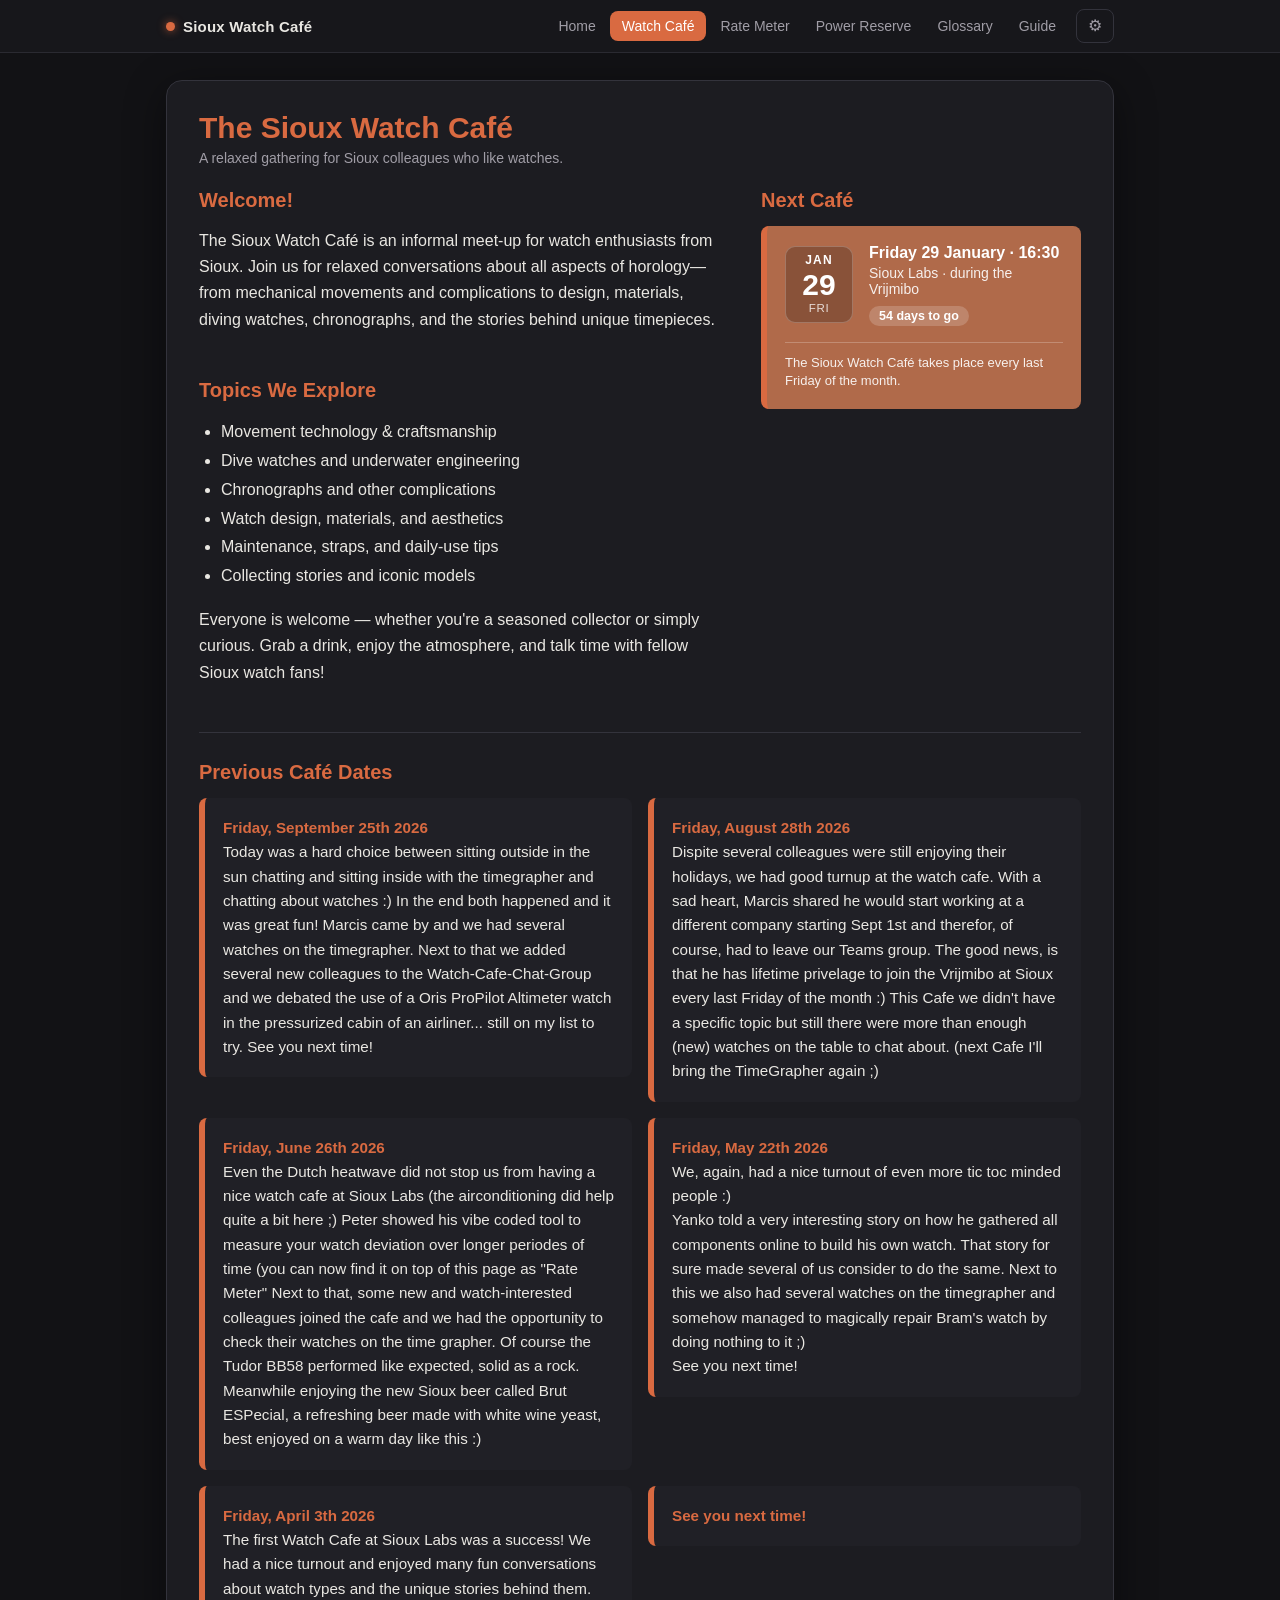
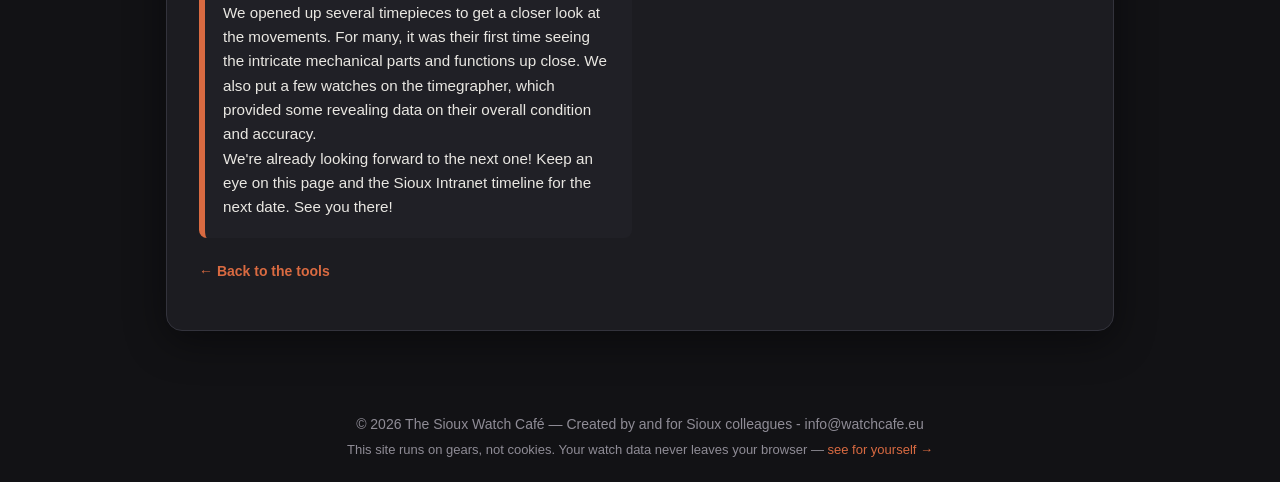
==== commit bb74bbfd: "Redesign next-café block with date tile and optional theme The block now shows a date tile, the full" ====
--- a/cafe/index.html
+++ b/cafe/index.html
@@ -11,7 +11,6 @@
 
   <script src="/nav.js" defer></script>
   <script src="/meetings.js?v=2" defer></script>
-  <script src="/events.js?v=1" defer></script>
   <style>
     :root{
       --bg:#121215; --card:#1c1c21; --card2:#202026; --border:#33333c;
@@ -66,28 +65,6 @@
       .g-log h2{margin-top:34px}
       #cafeLog .cafe-log{margin-bottom:18px}
     }
-    /* other watch events */
-    .ev-sec h2{margin:30px 0 12px;font-size:17px}
-    .ev-list{list-style:none;margin:0;padding:0;line-height:1.35}
-    .ev{display:flex;gap:12px;align-items:center;padding:10px 0;border-top:1px solid var(--border)}
-    .ev:first-child{border-top:none;padding-top:2px}
-    .ev-y{font-size:11px;font-weight:700;letter-spacing:.1em;color:var(--muted);padding:14px 0 6px;border-top:1px solid var(--border)}
-    .ev-y+.ev{border-top:none}
-    .ev-d{flex:0 0 52px;text-align:center;background:var(--card2);border:1px solid var(--border);border-radius:9px;padding:5px 0 6px}
-    .ev-d .m{display:block;font-size:10.5px;font-weight:700;letter-spacing:.08em;text-transform:uppercase;color:var(--accent)}
-    .ev-d .d{display:block;font-size:19px;font-weight:800;font-variant-numeric:tabular-nums;color:var(--ink)}
-    .ev-d .d.r{font-size:14.5px;padding-top:3px}
-    .ev-b{min-width:0}
-    .ev-n{font-weight:650;font-size:14.5px;color:var(--ink);text-decoration:none}
-    a.ev-n:hover{color:var(--accent)}
-    a.ev-n::after{content:" \2197";color:var(--muted);font-size:12px}
-    .ev-p{color:var(--muted);font-size:12.5px;margin-top:2px}
-    .ev-soon{color:var(--accent);font-weight:600}
-    .ev-more{margin-top:10px;width:100%;background:none;border:1px dashed var(--border);border-radius:8px;color:var(--muted);font:inherit;font-size:13px;padding:7px;cursor:pointer}
-    .ev-more:hover{color:var(--ink);border-color:var(--muted)}
-    .ev-tip{color:var(--muted);font-size:12.5px;margin:12px 0 0;line-height:1.5}
-    .ev-tip a{color:var(--accent);text-decoration:none}
-    .ev-tip a:hover{text-decoration:underline}
     .backlink{display:inline-block;margin-top:6px;color:var(--accent);text-decoration:none;font-size:14px;font-weight:600}
     .backlink:hover{text-decoration:underline}
     footer{margin-top:50px;text-align:center;padding:25px;color:#8f8c96;font-size:14px}
@@ -121,12 +98,6 @@
           </div>
           <div class="nx-theme" id="nxTheme" style="display:none"><div class="nx-tl" id="nxTl"></div><div class="nx-tt" id="nxTt"></div></div>
           <div class="nx-rule" id="c_rule"></div>
-        </div>
-        <div class="ev-sec" id="evSec" style="display:none">
-          <h2 id="c_ev_h">Other watch events</h2>
-          <ul class="ev-list" id="evList"></ul>
-          <button class="ev-more" id="evMore" style="display:none"></button>
-          <p class="ev-tip" id="c_ev_tip"></p>
         </div>
       </div>
 
@@ -163,8 +134,6 @@
       topics_h:"Topics We Explore",
       topics:["Movement technology & craftsmanship","Dive watches and underwater engineering","Chronographs and other complications","Watch design, materials, and aesthetics","Maintenance, straps, and daily-use tips","Collecting stories and iconic models"],
       everyone:"Everyone is welcome \u2014 whether you're a seasoned collector or simply curious. Grab a drink, enjoy the atmosphere, and talk time with fellow Sioux watch fans!",
-      ev_h:"Other watch events",
-      ev_tip:'Know an event we should list? Mail <a href="mailto:info@watchcafe.eu">info@watchcafe.eu</a>.',
       prev_h:"Previous Café Dates",
       back:"\u2190 Back to the tools",
       gears:'This site runs on gears, not cookies. Your watch data never leaves your browser — <a href="/privacy/">see for yourself →</a>'},
@@ -177,8 +146,6 @@
       topics_h:"Onderwerpen die we verkennen",
       topics:["Uurwerktechniek & vakmanschap","Duikhorloges en onderwatertechniek","Chronografen en andere complicaties","Horloge-ontwerp, materialen en esthetiek","Onderhoud, bandjes en dagelijkse tips","Verzamelverhalen en iconische modellen"],
       everyone:"Iedereen is welkom \u2014 of je nu een doorgewinterde verzamelaar bent of gewoon nieuwsgierig. Pak een drankje, geniet van de sfeer en praat over tijd met mede-horlogefans van Sioux!",
-      ev_h:"Andere horloge-evenementen",
-      ev_tip:'Een evenement dat hier hoort? Mail <a href="mailto:info@watchcafe.eu">info@watchcafe.eu</a>.',
       prev_h:"Vorige caféavonden",
       back:"\u2190 Terug naar de tools",
       gears:'Deze site draait op tandwielen, niet op cookies. Je horlogedata verlaat je browser nooit — <a href="/privacy/">zie het zelf →</a>'}
@@ -190,7 +157,6 @@
     set("c_sub",t.sub); set("c_welcome_h",t.welcome_h); set("c_welcome_p",t.welcome_p);
     set("c_next_h",t.next_h); set("c_where",t.where); set("c_rule",t.rule);
     set("c_topics_h",t.topics_h); set("c_everyone",t.everyone);
-    set("c_ev_h",t.ev_h); html("c_ev_tip",t.ev_tip);
     set("c_prev_h",t.prev_h); set("c_back",t.back); html("c_gears",t.gears);
     var ul=document.getElementById("c_topics");
     if(ul)ul.innerHTML=t.topics.map(function(x){return "<li>"+x+"</li>";}).join("");
